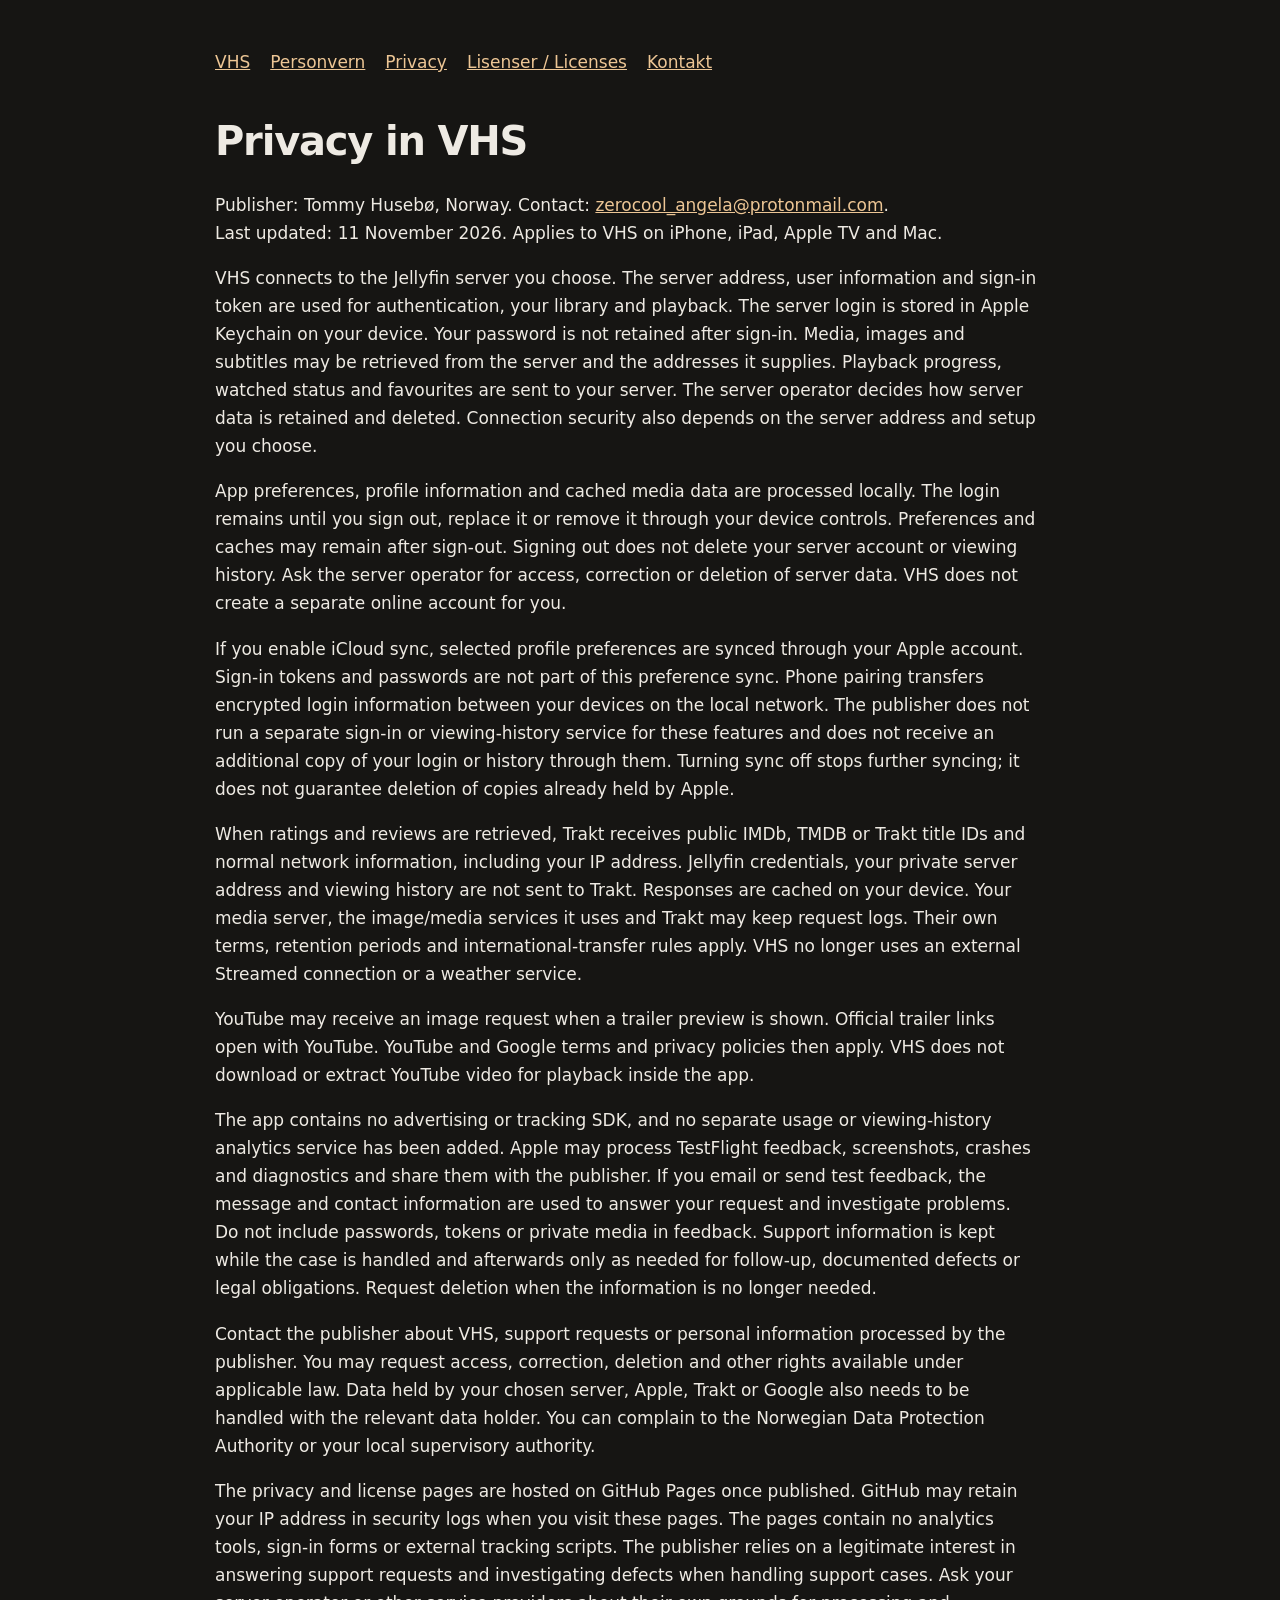
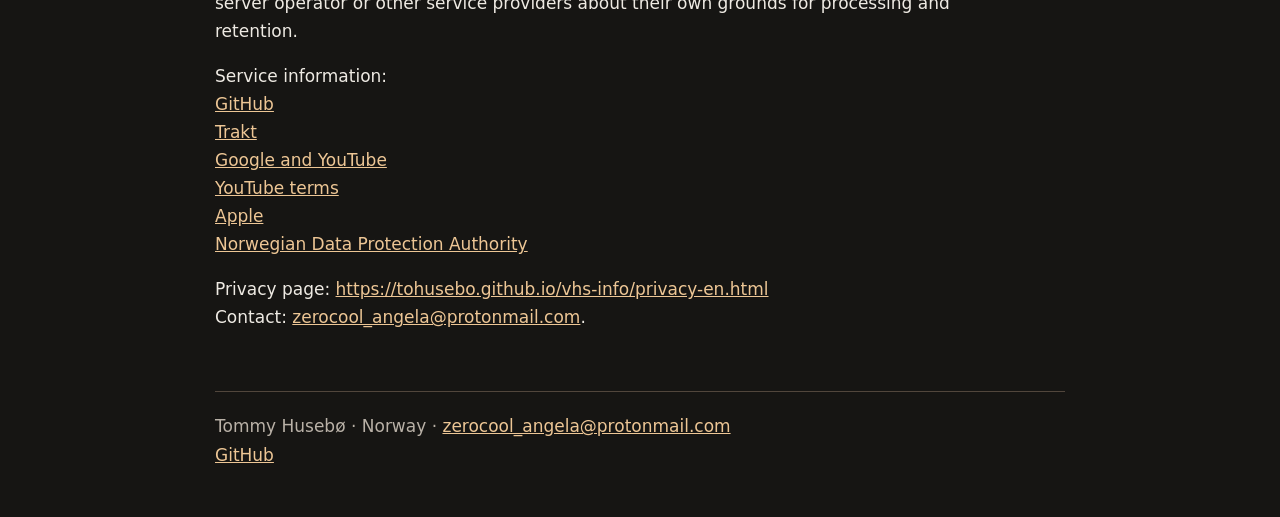
==== docs/privacy-en.html @ b997a9de "Publish VHS privacy and third-party license information" ====
<!doctype html>
<html lang="en"><head><meta charset="utf-8"><meta name="viewport" content="width=device-width,initial-scale=1"><title>Privacy in VHS · VHS</title><link rel="stylesheet" href="style.css"></head><body><main><nav><a href="index.html">VHS</a><a href="privacy.html">Personvern</a><a href="privacy-en.html">Privacy</a><a href="licenses.html">Lisenser / Licenses</a><a href="support.html">Kontakt</a></nav><h1>Privacy in VHS</h1><p>Publisher: Tommy Husebø, Norway. Contact: <a href="mailto:zerocool_angela@protonmail.com">zerocool_angela@protonmail.com</a>.<br>Last updated: 11 November 2026. Applies to VHS on iPhone, iPad, Apple TV and Mac.</p><p>VHS connects to the Jellyfin server you choose. The server address, user information and sign-in token are used for authentication, your library and playback. The server login is stored in Apple Keychain on your device. Your password is not retained after sign-in. Media, images and subtitles may be retrieved from the server and the addresses it supplies. Playback progress, watched status and favourites are sent to your server. The server operator decides how server data is retained and deleted. Connection security also depends on the server address and setup you choose.</p><p>App preferences, profile information and cached media data are processed locally. The login remains until you sign out, replace it or remove it through your device controls. Preferences and caches may remain after sign-out. Signing out does not delete your server account or viewing history. Ask the server operator for access, correction or deletion of server data. VHS does not create a separate online account for you.</p><p>If you enable iCloud sync, selected profile preferences are synced through your Apple account. Sign-in tokens and passwords are not part of this preference sync. Phone pairing transfers encrypted login information between your devices on the local network. The publisher does not run a separate sign-in or viewing-history service for these features and does not receive an additional copy of your login or history through them. Turning sync off stops further syncing; it does not guarantee deletion of copies already held by Apple.</p><p>When ratings and reviews are retrieved, Trakt receives public IMDb, TMDB or Trakt title IDs and normal network information, including your IP address. Jellyfin credentials, your private server address and viewing history are not sent to Trakt. Responses are cached on your device. Your media server, the image/media services it uses and Trakt may keep request logs. Their own terms, retention periods and international-transfer rules apply. VHS no longer uses an external Streamed connection or a weather service.</p><p>YouTube may receive an image request when a trailer preview is shown. Official trailer links open with YouTube. YouTube and Google terms and privacy policies then apply. VHS does not download or extract YouTube video for playback inside the app.</p><p>The app contains no advertising or tracking SDK, and no separate usage or viewing-history analytics service has been added. Apple may process TestFlight feedback, screenshots, crashes and diagnostics and share them with the publisher. If you email or send test feedback, the message and contact information are used to answer your request and investigate problems. Do not include passwords, tokens or private media in feedback. Support information is kept while the case is handled and afterwards only as needed for follow-up, documented defects or legal obligations. Request deletion when the information is no longer needed.</p><p>Contact the publisher about VHS, support requests or personal information processed by the publisher. You may request access, correction, deletion and other rights available under applicable law. Data held by your chosen server, Apple, Trakt or Google also needs to be handled with the relevant data holder. You can complain to the Norwegian Data Protection Authority or your local supervisory authority.</p><p>The privacy and license pages are hosted on GitHub Pages once published. GitHub may retain your IP address in security logs when you visit these pages. The pages contain no analytics tools, sign-in forms or external tracking scripts. The publisher relies on a legitimate interest in answering support requests and investigating defects when handling support cases. Ask your server operator or other service providers about their own grounds for processing and retention.</p><p>Service information:<br><a href="https://docs.github.com/en/site-policy/privacy-policies/github-general-privacy-statement">GitHub</a><br><a href="https://trakt.tv/privacy">Trakt</a><br><a href="https://policies.google.com/privacy">Google and YouTube</a><br><a href="https://www.youtube.com/t/terms">YouTube terms</a><br><a href="https://www.apple.com/legal/privacy/">Apple</a><br><a href="https://www.datatilsynet.no/">Norwegian Data Protection Authority</a></p><p>Privacy page: <a href="https://tohusebo.github.io/vhs-info/privacy-en.html">https://tohusebo.github.io/vhs-info/privacy-en.html</a><br>Contact: <a href="mailto:zerocool_angela@protonmail.com">zerocool_angela@protonmail.com</a>.</p><footer>Tommy Husebø · Norway · <a href="mailto:zerocool_angela@protonmail.com">zerocool_angela@protonmail.com</a><br><a href="https://github.com/tohusebo">GitHub</a></footer></main></body></html>
---- docs/style.css ----
body{margin:0;background:#161513;color:#eeeae3;font:17px/1.65 system-ui,-apple-system,sans-serif}main{max-width:850px;margin:auto;padding:48px 24px}h1{line-height:1.15;font-size:40px;letter-spacing:-.03em}h2{font-size:24px;margin-top:40px}a{color:#edc695;overflow-wrap:anywhere}p,li{max-width:76ch}nav{display:flex;flex-wrap:wrap;gap:20px;margin-bottom:42px}footer{margin-top:60px;border-top:1px solid #51463c;padding-top:20px;color:#b9b1a7}code{font-size:.9em}small{color:#b9b1a7}
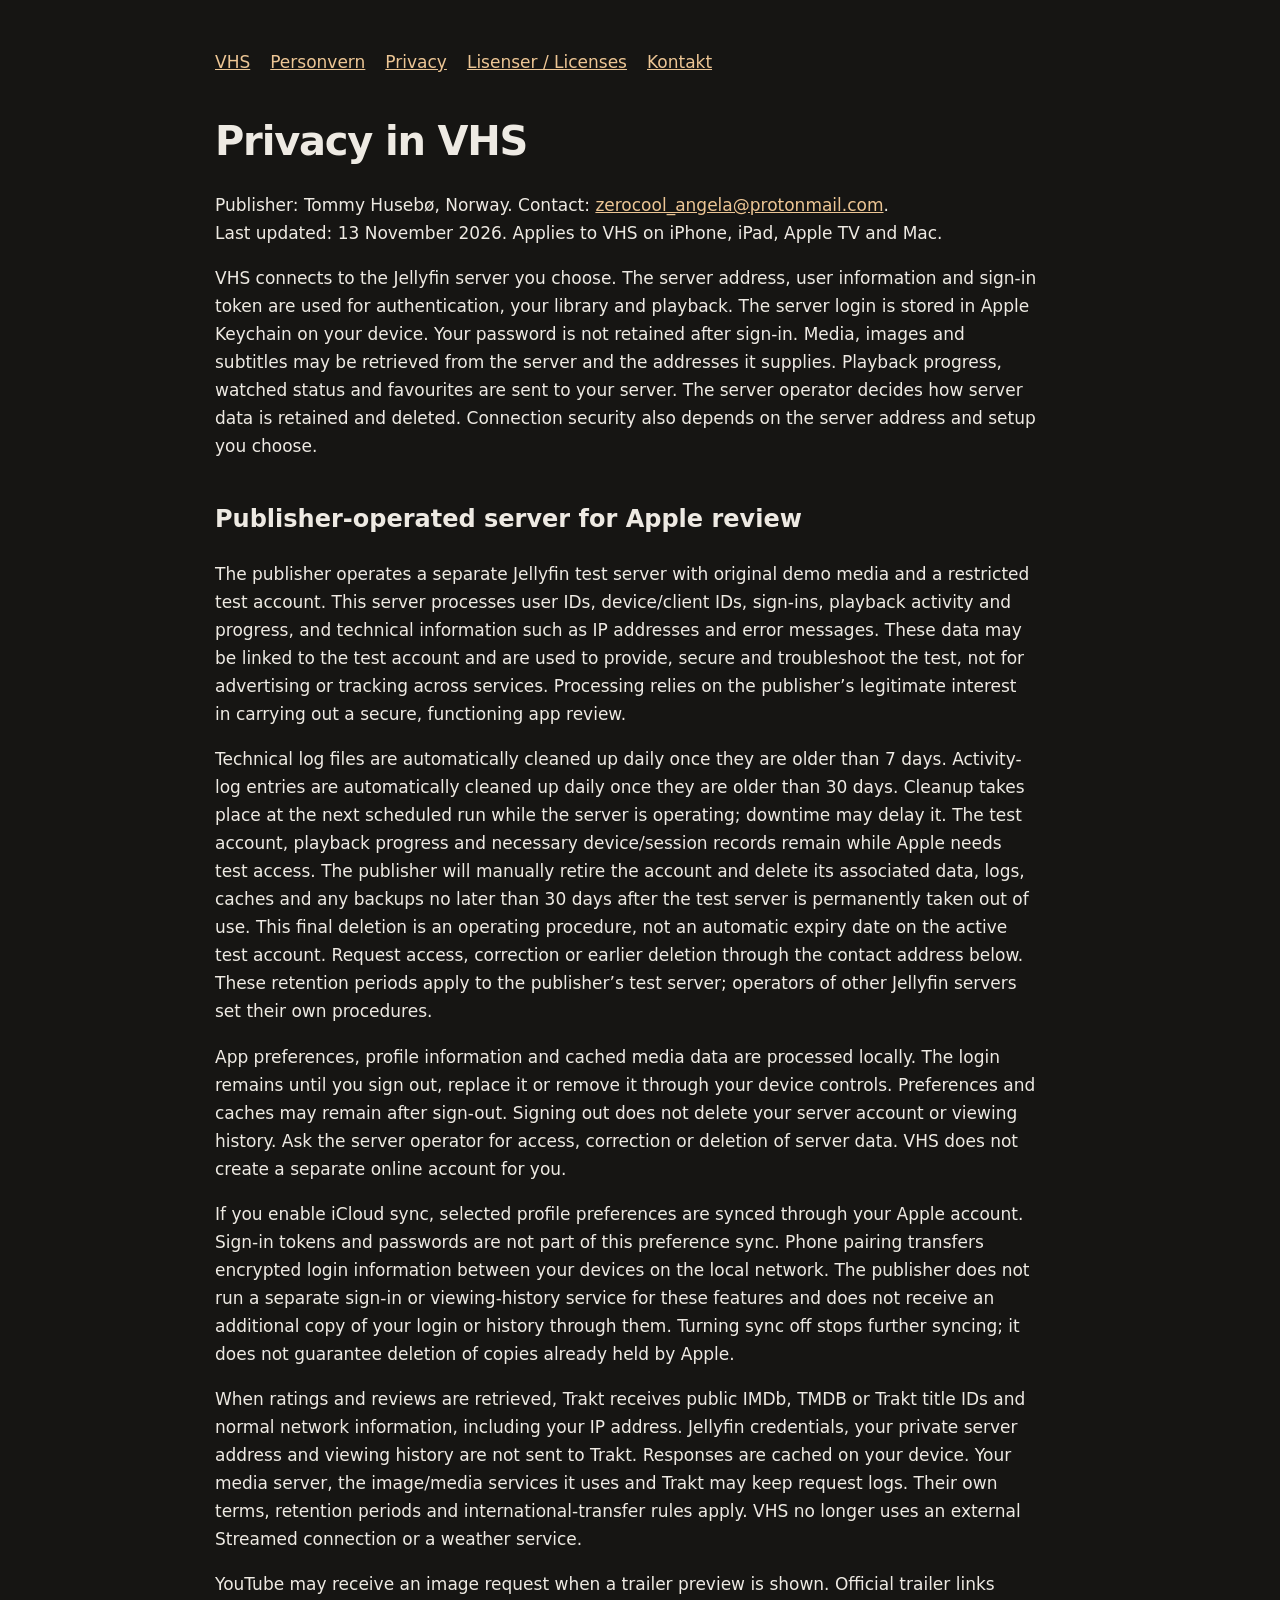
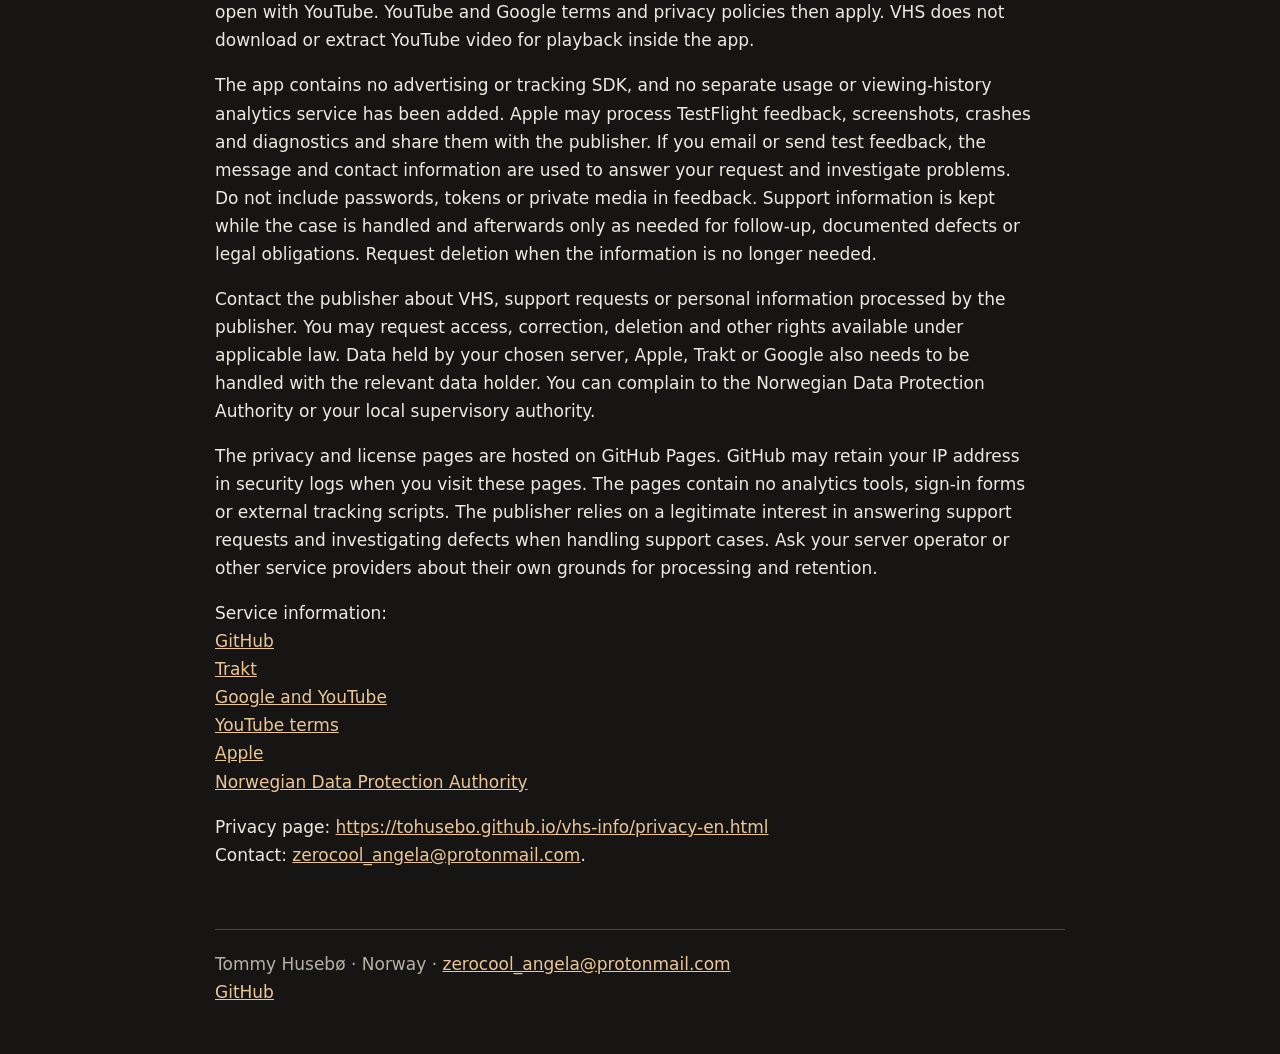
==== commit a2e37e63: "Document Apple review-server retention and deletion procedure" ====
--- a/docs/privacy-en.html
+++ b/docs/privacy-en.html
@@ -1,2 +1,2 @@
 <!doctype html>
-<html lang="en"><head><meta charset="utf-8"><meta name="viewport" content="width=device-width,initial-scale=1"><title>Privacy in VHS · VHS</title><link rel="stylesheet" href="style.css"></head><body><main><nav><a href="index.html">VHS</a><a href="privacy.html">Personvern</a><a href="privacy-en.html">Privacy</a><a href="licenses.html">Lisenser / Licenses</a><a href="support.html">Kontakt</a></nav><h1>Privacy in VHS</h1><p>Publisher: Tommy Husebø, Norway. Contact: <a href="mailto:zerocool_angela@protonmail.com">zerocool_angela@protonmail.com</a>.<br>Last updated: 11 November 2026. Applies to VHS on iPhone, iPad, Apple TV and Mac.</p><p>VHS connects to the Jellyfin server you choose. The server address, user information and sign-in token are used for authentication, your library and playback. The server login is stored in Apple Keychain on your device. Your password is not retained after sign-in. Media, images and subtitles may be retrieved from the server and the addresses it supplies. Playback progress, watched status and favourites are sent to your server. The server operator decides how server data is retained and deleted. Connection security also depends on the server address and setup you choose.</p><p>App preferences, profile information and cached media data are processed locally. The login remains until you sign out, replace it or remove it through your device controls. Preferences and caches may remain after sign-out. Signing out does not delete your server account or viewing history. Ask the server operator for access, correction or deletion of server data. VHS does not create a separate online account for you.</p><p>If you enable iCloud sync, selected profile preferences are synced through your Apple account. Sign-in tokens and passwords are not part of this preference sync. Phone pairing transfers encrypted login information between your devices on the local network. The publisher does not run a separate sign-in or viewing-history service for these features and does not receive an additional copy of your login or history through them. Turning sync off stops further syncing; it does not guarantee deletion of copies already held by Apple.</p><p>When ratings and reviews are retrieved, Trakt receives public IMDb, TMDB or Trakt title IDs and normal network information, including your IP address. Jellyfin credentials, your private server address and viewing history are not sent to Trakt. Responses are cached on your device. Your media server, the image/media services it uses and Trakt may keep request logs. Their own terms, retention periods and international-transfer rules apply. VHS no longer uses an external Streamed connection or a weather service.</p><p>YouTube may receive an image request when a trailer preview is shown. Official trailer links open with YouTube. YouTube and Google terms and privacy policies then apply. VHS does not download or extract YouTube video for playback inside the app.</p><p>The app contains no advertising or tracking SDK, and no separate usage or viewing-history analytics service has been added. Apple may process TestFlight feedback, screenshots, crashes and diagnostics and share them with the publisher. If you email or send test feedback, the message and contact information are used to answer your request and investigate problems. Do not include passwords, tokens or private media in feedback. Support information is kept while the case is handled and afterwards only as needed for follow-up, documented defects or legal obligations. Request deletion when the information is no longer needed.</p><p>Contact the publisher about VHS, support requests or personal information processed by the publisher. You may request access, correction, deletion and other rights available under applicable law. Data held by your chosen server, Apple, Trakt or Google also needs to be handled with the relevant data holder. You can complain to the Norwegian Data Protection Authority or your local supervisory authority.</p><p>The privacy and license pages are hosted on GitHub Pages once published. GitHub may retain your IP address in security logs when you visit these pages. The pages contain no analytics tools, sign-in forms or external tracking scripts. The publisher relies on a legitimate interest in answering support requests and investigating defects when handling support cases. Ask your server operator or other service providers about their own grounds for processing and retention.</p><p>Service information:<br><a href="https://docs.github.com/en/site-policy/privacy-policies/github-general-privacy-statement">GitHub</a><br><a href="https://trakt.tv/privacy">Trakt</a><br><a href="https://policies.google.com/privacy">Google and YouTube</a><br><a href="https://www.youtube.com/t/terms">YouTube terms</a><br><a href="https://www.apple.com/legal/privacy/">Apple</a><br><a href="https://www.datatilsynet.no/">Norwegian Data Protection Authority</a></p><p>Privacy page: <a href="https://tohusebo.github.io/vhs-info/privacy-en.html">https://tohusebo.github.io/vhs-info/privacy-en.html</a><br>Contact: <a href="mailto:zerocool_angela@protonmail.com">zerocool_angela@protonmail.com</a>.</p><footer>Tommy Husebø · Norway · <a href="mailto:zerocool_angela@protonmail.com">zerocool_angela@protonmail.com</a><br><a href="https://github.com/tohusebo">GitHub</a></footer></main></body></html>
+<html lang="en"><head><meta charset="utf-8"><meta name="viewport" content="width=device-width,initial-scale=1"><title>Privacy in VHS · VHS</title><link rel="stylesheet" href="style.css"></head><body><main><nav><a href="index.html">VHS</a><a href="privacy.html">Personvern</a><a href="privacy-en.html">Privacy</a><a href="licenses.html">Lisenser / Licenses</a><a href="support.html">Kontakt</a></nav><h1>Privacy in VHS</h1><p>Publisher: Tommy Husebø, Norway. Contact: <a href="mailto:zerocool_angela@protonmail.com">zerocool_angela@protonmail.com</a>.<br>Last updated: 13 November 2026. Applies to VHS on iPhone, iPad, Apple TV and Mac.</p><p>VHS connects to the Jellyfin server you choose. The server address, user information and sign-in token are used for authentication, your library and playback. The server login is stored in Apple Keychain on your device. Your password is not retained after sign-in. Media, images and subtitles may be retrieved from the server and the addresses it supplies. Playback progress, watched status and favourites are sent to your server. The server operator decides how server data is retained and deleted. Connection security also depends on the server address and setup you choose.</p><h2>Publisher-operated server for Apple review</h2><p>The publisher operates a separate Jellyfin test server with original demo media and a restricted test account. This server processes user IDs, device/client IDs, sign-ins, playback activity and progress, and technical information such as IP addresses and error messages. These data may be linked to the test account and are used to provide, secure and troubleshoot the test, not for advertising or tracking across services. Processing relies on the publisher’s legitimate interest in carrying out a secure, functioning app review.</p><p>Technical log files are automatically cleaned up daily once they are older than 7 days. Activity-log entries are automatically cleaned up daily once they are older than 30 days. Cleanup takes place at the next scheduled run while the server is operating; downtime may delay it. The test account, playback progress and necessary device/session records remain while Apple needs test access. The publisher will manually retire the account and delete its associated data, logs, caches and any backups no later than 30 days after the test server is permanently taken out of use. This final deletion is an operating procedure, not an automatic expiry date on the active test account. Request access, correction or earlier deletion through the contact address below. These retention periods apply to the publisher’s test server; operators of other Jellyfin servers set their own procedures.</p><p>App preferences, profile information and cached media data are processed locally. The login remains until you sign out, replace it or remove it through your device controls. Preferences and caches may remain after sign-out. Signing out does not delete your server account or viewing history. Ask the server operator for access, correction or deletion of server data. VHS does not create a separate online account for you.</p><p>If you enable iCloud sync, selected profile preferences are synced through your Apple account. Sign-in tokens and passwords are not part of this preference sync. Phone pairing transfers encrypted login information between your devices on the local network. The publisher does not run a separate sign-in or viewing-history service for these features and does not receive an additional copy of your login or history through them. Turning sync off stops further syncing; it does not guarantee deletion of copies already held by Apple.</p><p>When ratings and reviews are retrieved, Trakt receives public IMDb, TMDB or Trakt title IDs and normal network information, including your IP address. Jellyfin credentials, your private server address and viewing history are not sent to Trakt. Responses are cached on your device. Your media server, the image/media services it uses and Trakt may keep request logs. Their own terms, retention periods and international-transfer rules apply. VHS no longer uses an external Streamed connection or a weather service.</p><p>YouTube may receive an image request when a trailer preview is shown. Official trailer links open with YouTube. YouTube and Google terms and privacy policies then apply. VHS does not download or extract YouTube video for playback inside the app.</p><p>The app contains no advertising or tracking SDK, and no separate usage or viewing-history analytics service has been added. Apple may process TestFlight feedback, screenshots, crashes and diagnostics and share them with the publisher. If you email or send test feedback, the message and contact information are used to answer your request and investigate problems. Do not include passwords, tokens or private media in feedback. Support information is kept while the case is handled and afterwards only as needed for follow-up, documented defects or legal obligations. Request deletion when the information is no longer needed.</p><p>Contact the publisher about VHS, support requests or personal information processed by the publisher. You may request access, correction, deletion and other rights available under applicable law. Data held by your chosen server, Apple, Trakt or Google also needs to be handled with the relevant data holder. You can complain to the Norwegian Data Protection Authority or your local supervisory authority.</p><p>The privacy and license pages are hosted on GitHub Pages. GitHub may retain your IP address in security logs when you visit these pages. The pages contain no analytics tools, sign-in forms or external tracking scripts. The publisher relies on a legitimate interest in answering support requests and investigating defects when handling support cases. Ask your server operator or other service providers about their own grounds for processing and retention.</p><p>Service information:<br><a href="https://docs.github.com/en/site-policy/privacy-policies/github-general-privacy-statement">GitHub</a><br><a href="https://trakt.tv/privacy">Trakt</a><br><a href="https://policies.google.com/privacy">Google and YouTube</a><br><a href="https://www.youtube.com/t/terms">YouTube terms</a><br><a href="https://www.apple.com/legal/privacy/">Apple</a><br><a href="https://www.datatilsynet.no/">Norwegian Data Protection Authority</a></p><p>Privacy page: <a href="https://tohusebo.github.io/vhs-info/privacy-en.html">https://tohusebo.github.io/vhs-info/privacy-en.html</a><br>Contact: <a href="mailto:zerocool_angela@protonmail.com">zerocool_angela@protonmail.com</a>.</p><footer>Tommy Husebø · Norway · <a href="mailto:zerocool_angela@protonmail.com">zerocool_angela@protonmail.com</a><br><a href="https://github.com/tohusebo">GitHub</a></footer></main></body></html>
